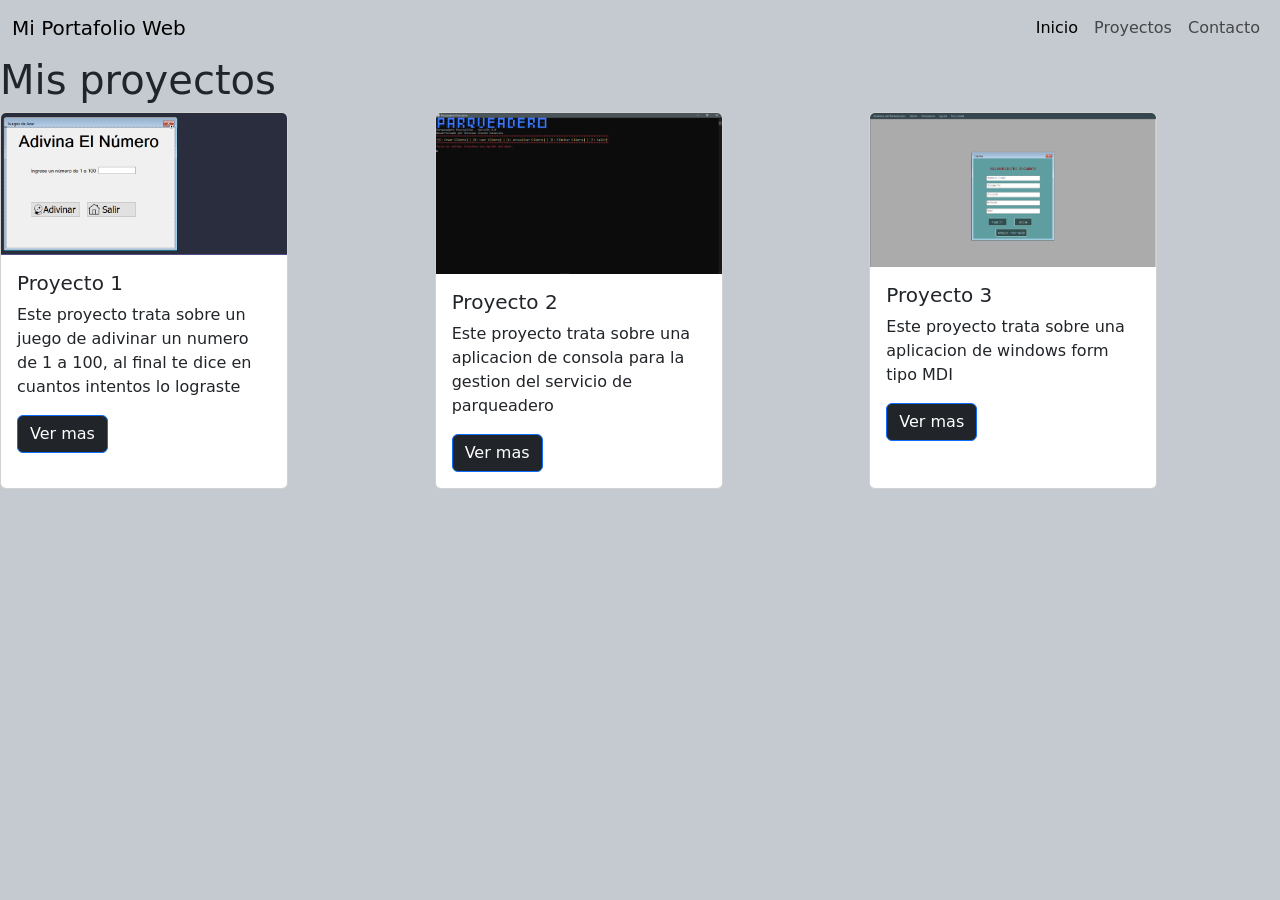
==== PortafolioWeb/projects.html @ 2f0aefb4 "Add files via upload" ====
<!DOCTYPE html>
<html lang="en">
<head>
    <meta charset="UTF-8">
    <meta name="viewport" content="width=device-width, initial-scale=1.0">
    <title>PortafolioWeb</title>
    <meta name="Descripcion" content="PortafolioWeb Nicolas Steven">
    <link rel="stylesheet" href="./css/style.css">
      <link rel="stylesheet" href="./css/bootstrap.min.css">
</head>
<body class="body-proyectos">
     <script src="./js/bootstrap.bundle.min.js"></script>

<!-- NAVBAR-->
<nav class="navbar navbar-expand-lg bg-secundary navbar-light">
  <div class="container-fluid">
    <a class="navbar-brand">Mi Portafolio Web</a>
    <button class="navbar-toggler" type="button" data-bs-toggle="collapse" data-bs-target="#navbarNav" aria-controls="navbarNav" aria-expanded="false" aria-label="Toggle navigation">
      <span class="navbar-toggler-icon"></span>
    </button>
    <div class="collapse navbar-collapse" id="navbarNav">
      <ul class="navbar-nav ms-auto">
        <li class="nav-item">
          <a class="nav-link active" aria-current="page" href="index.html">Inicio</a>
        </li>
        <li class="nav-item">
          <a class="nav-link" href="projects.html">Proyectos</a>
        </li>
        <li class="nav-item">
          <a class="nav-link" href="#" data-bs-toggle="modal" data-bs-target="#modal-contacto">Contacto</a>
        </li>
      </ul>
    </div>
  </div>
</nav>
<!--FIN DEL NAVBAR-->


<!-- -- MODAL CONTACTO NAVBAR -->
 <div class="modal fade" id="modal-contacto" data-bs-backdrop="static" data-bs-keyboard="false" tabindex="-1" aria-labelledby="staticBackdropLabel" aria-hidden="true">
  <div class="modal-dialog">
    <div class="modal-content">
      <div class="modal-header">
        <h1 class="modal-title fs-5" id="staticBackdropLabel">Contacto</h1>
        <button type="button" class="btn-close" data-bs-dismiss="modal" aria-label="Close"></button>
      </div>
      <div class="modal-body">
       <label for="">Datos de contacto</label>
       <ul class="list-group">
          <li class="list-group-item">Correo: <a href="https://mail.google.com/mail/?view=cm&fs=1&to=nicolasp012345678@gmail.com&su=Contacto&body=Hola, vi tu portafolio y quisiera contactarte." target="_blank" rel="noonpener noreferrer" class="text-dark">Nicolas Steven</a></li>
          <li class="list-group-item">Github: <a href="https://github.com/nicolastevv" target="_blank" rel="noonpener noreferrer" class="text-dark">nicolastevv</a></li>
        </ul>
      </div>
      <div class="modal-footer">
        <button type="button" class="btn btn-secondary" data-bs-dismiss="modal">Cerrar</button>
        <a type="button" class="btn btn-primary" href="//mail.google.com/mail/?view=cm&fs=1&to=nicolasp012345678@gmail.com&su=Contacto&body=Hola, vi tu portafolio y quisiera contactarte." target="_blank" rel="noonpener noreferrer">Contactar</a>
      </div>
    </div>
  </div>
</div>
<!-- FIN MODAL CONTACTO -->



<!-- HEADING MIS PROYECTOS -->

<section>
  <div class="row">
    <div class="col-md-12">
   <div class="container-titulo">
      <div class="container-hijo">

        <h1>Mis proyectos</h1>
      </div>
  
</div>
    </div>
  </div>
</section>


<!-- CONTENEDOR DE COLUMNAS DE TODAS LAS CARD -->
<section class="flex-box">
  <!-- PROYECTO 1 -->
  <div class="row"> 
    <div class="col-md-4">
<div class="card h-100" style="width: 18rem;">
    <img src="./images/AdivinaElNumero.PNG" class="card-img-top" alt="...">
    <div class="card-body d-flex flex-column">
      <h5 class="card-title">Proyecto 1</h5>
      <p class="card-text">Este proyecto trata sobre un juego de adivinar un numero de 1 a 100, al final te dice en cuantos intentos lo lograste</p>
         <section id="modal-proyecto1">
    <button type="button" class="btn btn-primary bg-dark mt-auto" data-bs-toggle="modal" data-bs-target="#miModalUno">
     Ver mas
    </button>
  </section>
  </div>
<div class="modal fade" id="miModalUno" data-bs-backdrop="static" data-bs-keyboard="false" tabindex="-1" aria-labelledby="staticBackdropLabel" aria-hidden="true">
  <div class="modal-dialog modal-lg">
    <div class="modal-content">
      <div class="modal-header">
        <h1 class="modal-title fs-5" id="staticBackdropLabel">Proyecto 1</h1>
        <button type="button" class="btn-close" data-bs-dismiss="modal" aria-label="Close"></button>
      </div>
      <div class="modal-body">
        <label for="">Adivina El Numero</label>
        <div class="ratio ratio-16x9">
          <iframe src="https://youtube.com/embed/PdPWWzEYf_g" allowfullscreen></iframe>
        </div>
        <!-- <img src="./images/AdivinaElNumero.PNG" alt="imagen adivina el numero" class="card-img-top img-fluid w-100"> -->
      </div>
      <div class="modal-footer">
        <button type="button" class="btn btn-secondary" data-bs-dismiss="modal">Cerrar</button>
        <a   type="button" class="btn btn-secondary" href="https://github.com/nicolastevv/Adivina-el-Numero" target="_blank" rel="noopener noreferrer">Ir al repositorio</a>
      </div>
    </div>
  </div>
</div>
    </div>
  </div>
  <!-- FIN PROYECTO 1 -->


<!-- PROYECTO 2 -->

  <div class="col-md-4">
  <div class="card h-100" style="width: 18rem;">
    <img src="./images/parqueadero.png" class="card-img-top" alt="...">
    <div class="card-body d-flex flex-column">
      <h5 class="card-title">Proyecto 2</h5>
      <p class="card-text">Este proyecto trata sobre una aplicacion de consola para la gestion del servicio de parqueadero</p>
       <section id="modal-proyecto2">

   <button type="button" class="btn btn-primary bg-dark mt-auto" data-bs-toggle="modal" data-bs-target="#miModalDos">
     Ver mas
    </button>
  </section>
<div class="modal fade" id="miModalDos" data-bs-backdrop="static" data-bs-keyboard="false" tabindex="-1" aria-labelledby="staticBackdropLabel" aria-hidden="true">
  <div class="modal-dialog modal-lg">
    <div class="modal-content">
      <div class="modal-header">
        <h1 class="modal-title fs-5" id="staticBackdropLabel">Proyecto 2</h1>
        <button type="button" class="btn-close" data-bs-dismiss="modal" aria-label="Close"></button>
      </div>
      <div class="modal-body">
        <label for="">Programa de gestion de parqueadero</label>
        <div class="ratio ratio-16x9">
      <iframe src="https://youtube.com/embed/PdPWWzEYf_g" tittle="Video" allowfullscreen></iframe>

        </div>
      </div>
      <div class="modal-footer">
        <button type="button" class="btn btn-secondary" data-bs-dismiss="modal">Cerrar</button>
        <a   type="button" class="btn btn-secondary" href="https://github.com/nicolastevv/Parqueadero-Pascualino" target="_blank" rel="noopener noreferrer">Ir al repositorio</a>
      </div>
    </div>
  </div>
</div>
    </div>
  </div>
  </div>
  <!-- FIN PROYECTO 2 -->



  <!-- PROYECTO 3 -->
  <div class="col-md-4">
      <div class="card h-100" style="width: 18rem;">
    <img src="./images/capturaMDI.PNG" class="card-img-top" alt="...">
    <div class="card-body d-flex flex-column">
      <h5 class="card-title">Proyecto 3</h5>
      <p class="card-text">Este proyecto trata sobre una aplicacion de windows form tipo MDI</p>
        <section id="modal-proyecto2">

   <button type="button" class="btn btn-primary bg-dark mt-auto" data-bs-toggle="modal" data-bs-target="#miModalTres">
     Ver mas
    </button>
  </section>
    </div>
  </div>
</div>
<div class="modal fade" id="miModalTres" data-bs-backdrop="static" data-bs-keyboard="false" tabindex="-1" aria-labelledby="staticBackdropLabel" aria-hidden="true">
  <div class="modal-dialog modal-lg">
    <div class="modal-content">
      <div class="modal-header">
        <h1 class="modal-title fs-5" id="staticBackdropLabel">Proyecto 3</h1>
        <button type="button" class="btn-close" data-bs-dismiss="modal" aria-label="Close"></button>
      </div>
      <div class="modal-body">
        <label for="">Formulario MDI gestion de clientes</label>
        <div class="ratio ratio-16x9">
          <iframe src="https://youtube.com/embed/PdPWWzEYf_g" allowfullscreen></iframe>
        </div>
      <img src="./images/capturaMDI.PNG" alt="imagen formulario MDI" class="card-img-top img-fluid w-100">
      </div>
      <div class="modal-footer">
        <button type="button" class="btn btn-secondary" data-bs-dismiss="modal">Cerrar</button>
        <a   type="button" class="btn btn-secondary" href="https://github.com/nicolastevv/Formulario-MDI" target="_blank" rel="noopener noreferrer">Ir al repositorio</a>
      </div>
    </div>
  </div>
</div>
</div>
  </div>
  <!-- FIN PROYECTO 3 -->
</section>
</body>
</html>
---- PortafolioWeb/css/style.css ----
body{
    background-color: #C4CAD0;
}
.container-titulo{
    display: flex;
    /* justify-content: center;
    align-items: center;
    height: 50px; */
}
.pie-pagina{
    color: #C4CAD0;
}
.seccion-h {
  background-color: #878C8F;
}

.seccion-h .list-group-item {
  background-color: transparent;
  color: black;
}
html, body{
    min-height: 100%;
}
/* .card-proyecto1{
    display: flex;
    justify-content:flex-start;
    align-items: flex-start;
    height: 50vh;

}

.card-proyecto2{
    display: flex;
    justify-content: flex-start;
    align-items: flex-start;
    height: 50vh;

} */
.body-proyectos{
    background-color: #C4CAD0;
}
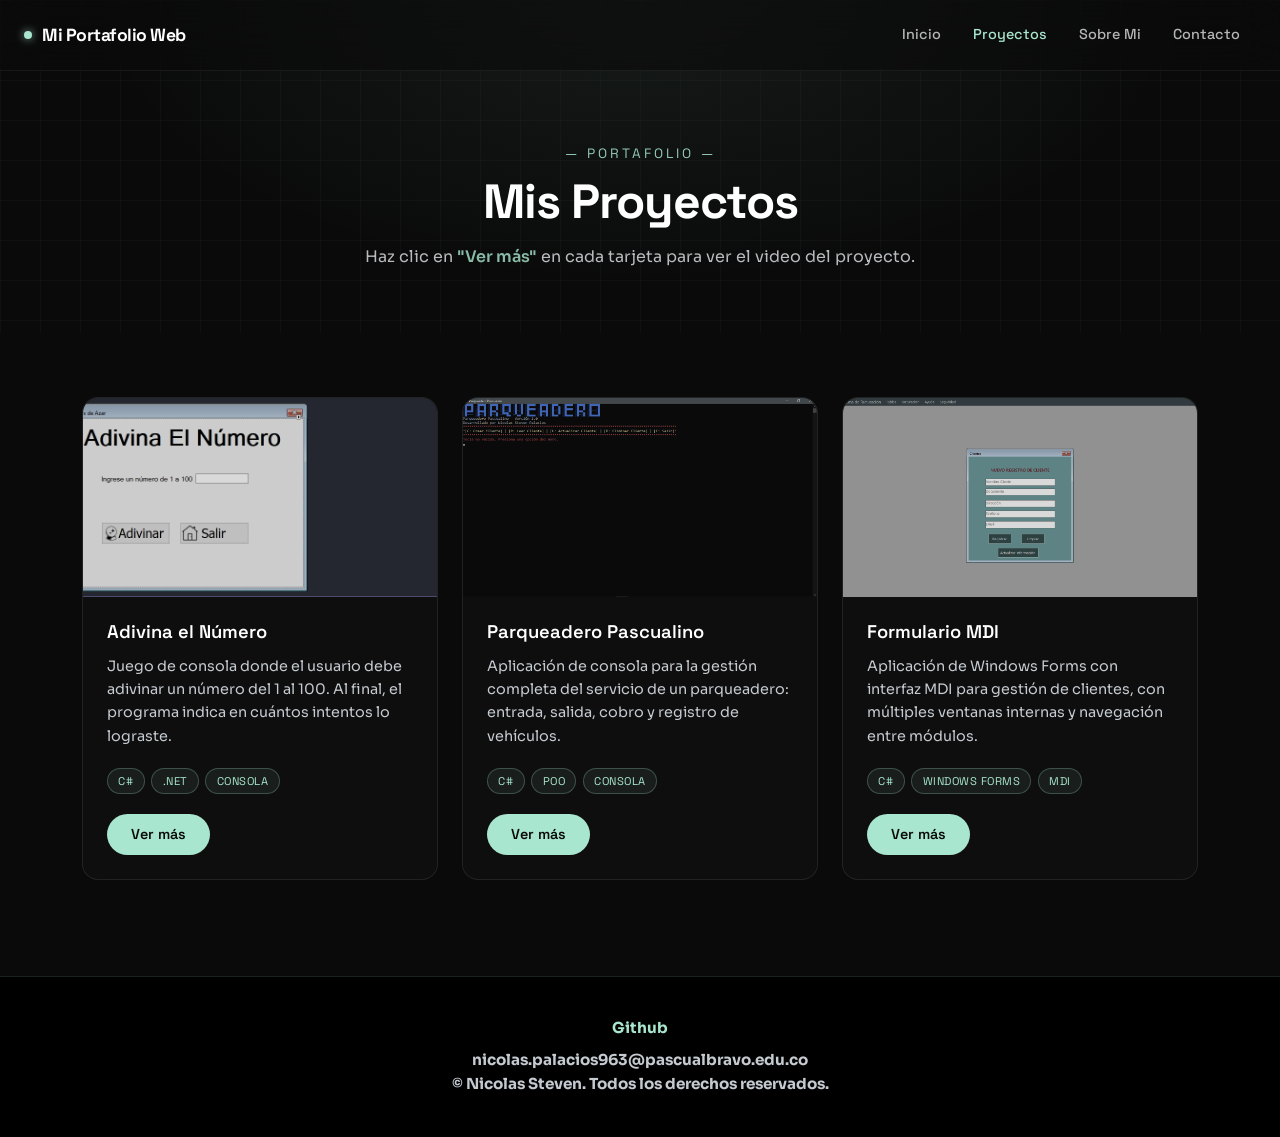
==== commit 4e78e4c6: "Add files via upload" ====
--- a/PortafolioWeb/projects.html
+++ b/PortafolioWeb/projects.html
@@ -1,208 +1,259 @@
 <!DOCTYPE html>
-<html lang="en">
+<html lang="es">
 <head>
     <meta charset="UTF-8">
-    <meta name="viewport" content="width=device-width, initial-scale=1.0">
-    <title>PortafolioWeb</title>
-    <meta name="Descripcion" content="PortafolioWeb Nicolas Steven">
+    <meta name="viewport" content="width=device-width, initial-scale=1.0, viewport-fit=cover">
+    <title>Proyectos | Nicolas Steven</title>
+    <meta name="description" content="Proyectos de desarrollo web y software de Nicolas Steven">
+
+    <!-- Bootstrap -->
+    <link rel="stylesheet" href="./css/bootstrap.min.css">
+    <!-- Estilos propios -->
     <link rel="stylesheet" href="./css/style.css">
-      <link rel="stylesheet" href="./css/bootstrap.min.css">
+    <link rel="stylesheet" href="./css/projects.css">
+
+    <!-- Fuentes -->
+    <link rel="preconnect" href="https://fonts.googleapis.com">
+    <link rel="preconnect" href="https://fonts.gstatic.com" crossorigin>
+    <link href="https://fonts.googleapis.com/css2?family=Space+Grotesk:wght@400;500;700&family=Sora:wght@300;400;500;600;700&display=swap" rel="stylesheet">
 </head>
-<body class="body-proyectos">
-     <script src="./js/bootstrap.bundle.min.js"></script>
-
-<!-- NAVBAR-->
-<nav class="navbar navbar-expand-lg bg-secundary navbar-light">
-  <div class="container-fluid">
-    <a class="navbar-brand">Mi Portafolio Web</a>
-    <button class="navbar-toggler" type="button" data-bs-toggle="collapse" data-bs-target="#navbarNav" aria-controls="navbarNav" aria-expanded="false" aria-label="Toggle navigation">
-      <span class="navbar-toggler-icon"></span>
-    </button>
-    <div class="collapse navbar-collapse" id="navbarNav">
-      <ul class="navbar-nav ms-auto">
-        <li class="nav-item">
-          <a class="nav-link active" aria-current="page" href="index.html">Inicio</a>
-        </li>
-        <li class="nav-item">
-          <a class="nav-link" href="projects.html">Proyectos</a>
-        </li>
-        <li class="nav-item">
-          <a class="nav-link" href="#" data-bs-toggle="modal" data-bs-target="#modal-contacto">Contacto</a>
-        </li>
-      </ul>
-    </div>
-  </div>
-</nav>
-<!--FIN DEL NAVBAR-->
-
-
-<!-- -- MODAL CONTACTO NAVBAR -->
- <div class="modal fade" id="modal-contacto" data-bs-backdrop="static" data-bs-keyboard="false" tabindex="-1" aria-labelledby="staticBackdropLabel" aria-hidden="true">
-  <div class="modal-dialog">
+
+<body class="d-flex flex-column m-0 p-0">
+
+<div class="container-fluid d-flex flex-column p-0" style="min-height: 100dvh;">
+
+  <main class="flex-grow-1">
+
+    <!-- ==========================================
+         NAVBAR
+         ========================================== -->
+    <nav class="navbar navbar-expand-lg navbar-dark fixed-top">
+      <div class="container-fluid px-4">
+        <a class="navbar-brand" href="index.html">Mi Portafolio Web</a>
+        <button class="navbar-toggler" type="button" data-bs-toggle="collapse" data-bs-target="#navbarNav" aria-controls="navbarNav" aria-expanded="false" aria-label="Toggle navigation">
+          <span class="navbar-toggler-icon"></span>
+        </button>
+        <div class="collapse navbar-collapse" id="navbarNav">
+          <ul class="navbar-nav ms-auto">
+            <li class="nav-item"><a class="nav-link" href="index.html">Inicio</a></li>
+            <li class="nav-item"><a class="nav-link active" aria-current="page" href="projects.html">Proyectos</a></li>
+            <li class="nav-item"><a class="nav-link" href="index.html#sobre-mi">Sobre Mi</a></li>
+            <li class="nav-item"><a class="nav-link" href="#contacto">Contacto</a></li>
+          </ul>
+        </div>
+      </div>
+    </nav>
+    <!-- fin navbar -->
+
+
+    <!-- ==========================================
+         HEADER DE PROYECTOS
+         ========================================== -->
+    <section class="page-header">
+      <div class="container text-center">
+        <span class="section-tag">— Portafolio —</span>
+        <h1 class="section-title">Mis Proyectos</h1>
+        <p class="page-header-text">
+          Haz clic en <strong>"Ver más"</strong> en cada tarjeta para ver el video del proyecto.
+        </p>
+      </div>
+    </section>
+    <!-- fin header -->
+
+
+    <!-- ==========================================
+         GRID DE PROYECTOS
+         ========================================== -->
+    <section class="proyectos-seccion">
+      <div class="container">
+        <div class="row g-4">
+
+          <!-- PROYECTO 1 -->
+          <div class="col-md-6 col-lg-4">
+            <div class="card proyecto-card h-100">
+              <div class="proyecto-thumb">
+                <img src="./images/AdivinaElNumero.PNG" alt="Captura del proyecto Adivina el Número" class="card-img-top">
+              </div>
+              <div class="card-body d-flex flex-column">
+                <h5 class="card-title">Adivina el Número</h5>
+                <p class="card-text">
+                  Juego de consola donde el usuario debe adivinar un número del 1 al 100.
+                  Al final, el programa indica en cuántos intentos lo lograste.
+                </p>
+                <div class="proyecto-tags">
+                  <span>C#</span>
+                  <span>.NET</span>
+                  <span>Consola</span>
+                </div>
+                <button type="button" class="btn-neon mt-auto" data-bs-toggle="modal" data-bs-target="#modalProyecto1">
+                  Ver más
+                </button>
+              </div>
+            </div>
+          </div>
+          <!-- FIN PROYECTO 1 -->
+
+          <!-- PROYECTO 2 -->
+          <div class="col-md-6 col-lg-4">
+            <div class="card proyecto-card h-100">
+              <div class="proyecto-thumb">
+                <img src="./images/parqueadero.png" alt="Captura del proyecto Parqueadero Pascualino" class="card-img-top">
+              </div>
+              <div class="card-body d-flex flex-column">
+                <h5 class="card-title">Parqueadero Pascualino</h5>
+                <p class="card-text">
+                  Aplicación de consola para la gestión completa del servicio de un parqueadero:
+                  entrada, salida, cobro y registro de vehículos.
+                </p>
+                <div class="proyecto-tags">
+                  <span>C#</span>
+                  <span>POO</span>
+                  <span>Consola</span>
+                </div>
+                <button type="button" class="btn-neon mt-auto" data-bs-toggle="modal" data-bs-target="#modalProyecto2">
+                  Ver más
+                </button>
+              </div>
+            </div>
+          </div>
+          <!-- FIN PROYECTO 2 -->
+
+          <!-- PROYECTO 3 -->
+          <div class="col-md-6 col-lg-4">
+            <div class="card proyecto-card h-100">
+              <div class="proyecto-thumb">
+                <img src="./images/capturaMDI.PNG" alt="Captura del proyecto Formulario MDI" class="card-img-top">
+              </div>
+              <div class="card-body d-flex flex-column">
+                <h5 class="card-title">Formulario MDI</h5>
+                <p class="card-text">
+                  Aplicación de Windows Forms con interfaz MDI para gestión de clientes,
+                  con múltiples ventanas internas y navegación entre módulos.
+                </p>
+                <div class="proyecto-tags">
+                  <span>C#</span>
+                  <span>Windows Forms</span>
+                  <span>MDI</span>
+                </div>
+                <button type="button" class="btn-neon mt-auto" data-bs-toggle="modal" data-bs-target="#modalProyecto3">
+                  Ver más
+                </button>
+              </div>
+            </div>
+          </div>
+          <!-- FIN PROYECTO 3 -->
+
+        </div>
+      </div>
+    </section>
+
+  </main>
+</div>
+
+
+<!-- ==========================================
+     MODALES DE PROYECTOS (fuera del grid)
+     ========================================== -->
+
+<!-- Modal Proyecto 1 -->
+<div class="modal fade" id="modalProyecto1" tabindex="-1" aria-labelledby="tituloProyecto1" aria-hidden="true">
+  <div class="modal-dialog modal-lg modal-dialog-centered">
     <div class="modal-content">
       <div class="modal-header">
-        <h1 class="modal-title fs-5" id="staticBackdropLabel">Contacto</h1>
-        <button type="button" class="btn-close" data-bs-dismiss="modal" aria-label="Close"></button>
+        <h5 class="modal-title" id="tituloProyecto1">Adivina el Número</h5>
+        <button type="button" class="btn-close" data-bs-dismiss="modal" aria-label="Cerrar"></button>
       </div>
       <div class="modal-body">
-       <label for="">Datos de contacto</label>
-       <ul class="list-group">
-          <li class="list-group-item">Correo: <a href="https://mail.google.com/mail/?view=cm&fs=1&to=nicolasp012345678@gmail.com&su=Contacto&body=Hola, vi tu portafolio y quisiera contactarte." target="_blank" rel="noonpener noreferrer" class="text-dark">Nicolas Steven</a></li>
-          <li class="list-group-item">Github: <a href="https://github.com/nicolastevv" target="_blank" rel="noonpener noreferrer" class="text-dark">nicolastevv</a></li>
-        </ul>
+        <div class="ratio ratio-16x9">
+          <iframe src="https://www.youtube.com/embed/bV--jjNwEeE" title="Demo Adivina el Número" allowfullscreen></iframe>
+        </div>
+        <p class="mt-3 mb-0">
+          Juego de consola donde el usuario debe adivinar un número del 1 al 100.
+          El programa valida cada intento y al final indica cuántos fueron necesarios.
+        </p>
       </div>
       <div class="modal-footer">
-        <button type="button" class="btn btn-secondary" data-bs-dismiss="modal">Cerrar</button>
-        <a type="button" class="btn btn-primary" href="//mail.google.com/mail/?view=cm&fs=1&to=nicolasp012345678@gmail.com&su=Contacto&body=Hola, vi tu portafolio y quisiera contactarte." target="_blank" rel="noonpener noreferrer">Contactar</a>
+        <button type="button" class="btn-neon-outline" data-bs-dismiss="modal">Cerrar</button>
+        <a href="https://github.com/nicolastevv/Adivina-el-Numero" target="_blank" rel="noopener noreferrer" class="btn-neon">
+          Ir al repositorio
+        </a>
       </div>
     </div>
   </div>
 </div>
-<!-- FIN MODAL CONTACTO -->
-
-
-
-<!-- HEADING MIS PROYECTOS -->
-
-<section>
-  <div class="row">
-    <div class="col-md-12">
-   <div class="container-titulo">
-      <div class="container-hijo">
-
-        <h1>Mis proyectos</h1>
-      </div>
-  
-</div>
-    </div>
-  </div>
-</section>
-
-
-<!-- CONTENEDOR DE COLUMNAS DE TODAS LAS CARD -->
-<section class="flex-box">
-  <!-- PROYECTO 1 -->
-  <div class="row"> 
-    <div class="col-md-4">
-<div class="card h-100" style="width: 18rem;">
-    <img src="./images/AdivinaElNumero.PNG" class="card-img-top" alt="...">
-    <div class="card-body d-flex flex-column">
-      <h5 class="card-title">Proyecto 1</h5>
-      <p class="card-text">Este proyecto trata sobre un juego de adivinar un numero de 1 a 100, al final te dice en cuantos intentos lo lograste</p>
-         <section id="modal-proyecto1">
-    <button type="button" class="btn btn-primary bg-dark mt-auto" data-bs-toggle="modal" data-bs-target="#miModalUno">
-     Ver mas
-    </button>
-  </section>
-  </div>
-<div class="modal fade" id="miModalUno" data-bs-backdrop="static" data-bs-keyboard="false" tabindex="-1" aria-labelledby="staticBackdropLabel" aria-hidden="true">
-  <div class="modal-dialog modal-lg">
+
+<!-- Modal Proyecto 2 -->
+<div class="modal fade" id="modalProyecto2" tabindex="-1" aria-labelledby="tituloProyecto2" aria-hidden="true">
+  <div class="modal-dialog modal-lg modal-dialog-centered">
     <div class="modal-content">
       <div class="modal-header">
-        <h1 class="modal-title fs-5" id="staticBackdropLabel">Proyecto 1</h1>
-        <button type="button" class="btn-close" data-bs-dismiss="modal" aria-label="Close"></button>
+        <h5 class="modal-title" id="tituloProyecto2">Parqueadero Pascualino</h5>
+        <button type="button" class="btn-close" data-bs-dismiss="modal" aria-label="Cerrar"></button>
       </div>
       <div class="modal-body">
-        <label for="">Adivina El Numero</label>
         <div class="ratio ratio-16x9">
-          <iframe src="https://youtube.com/embed/PdPWWzEYf_g" allowfullscreen></iframe>
-        </div>
-        <!-- <img src="./images/AdivinaElNumero.PNG" alt="imagen adivina el numero" class="card-img-top img-fluid w-100"> -->
+          <iframe src="https://www.youtube.com/embed/TAuUytSQvyQ" title="Demo Parqueadero Pascualino" allowfullscreen></iframe>
+        </div>
+        <p class="mt-3 mb-0">
+          Aplicación de consola para la gestión del servicio de un parqueadero:
+          registro de entrada y salida, cálculo de tarifas y control de vehículos.
+        </p>
       </div>
       <div class="modal-footer">
-        <button type="button" class="btn btn-secondary" data-bs-dismiss="modal">Cerrar</button>
-        <a   type="button" class="btn btn-secondary" href="https://github.com/nicolastevv/Adivina-el-Numero" target="_blank" rel="noopener noreferrer">Ir al repositorio</a>
+        <button type="button" class="btn-neon-outline" data-bs-dismiss="modal">Cerrar</button>
+        <a href="https://github.com/nicolastevv/Parqueadero-Pascualino" target="_blank" rel="noopener noreferrer" class="btn-neon">
+          Ir al repositorio
+        </a>
       </div>
     </div>
   </div>
 </div>
-    </div>
-  </div>
-  <!-- FIN PROYECTO 1 -->
-
-
-<!-- PROYECTO 2 -->
-
-  <div class="col-md-4">
-  <div class="card h-100" style="width: 18rem;">
-    <img src="./images/parqueadero.png" class="card-img-top" alt="...">
-    <div class="card-body d-flex flex-column">
-      <h5 class="card-title">Proyecto 2</h5>
-      <p class="card-text">Este proyecto trata sobre una aplicacion de consola para la gestion del servicio de parqueadero</p>
-       <section id="modal-proyecto2">
-
-   <button type="button" class="btn btn-primary bg-dark mt-auto" data-bs-toggle="modal" data-bs-target="#miModalDos">
-     Ver mas
-    </button>
-  </section>
-<div class="modal fade" id="miModalDos" data-bs-backdrop="static" data-bs-keyboard="false" tabindex="-1" aria-labelledby="staticBackdropLabel" aria-hidden="true">
-  <div class="modal-dialog modal-lg">
+
+<!-- Modal Proyecto 3 -->
+<div class="modal fade" id="modalProyecto3" tabindex="-1" aria-labelledby="tituloProyecto3" aria-hidden="true">
+  <div class="modal-dialog modal-lg modal-dialog-centered">
     <div class="modal-content">
       <div class="modal-header">
-        <h1 class="modal-title fs-5" id="staticBackdropLabel">Proyecto 2</h1>
-        <button type="button" class="btn-close" data-bs-dismiss="modal" aria-label="Close"></button>
+        <h5 class="modal-title" id="tituloProyecto3">Formulario MDI</h5>
+        <button type="button" class="btn-close" data-bs-dismiss="modal" aria-label="Cerrar"></button>
       </div>
       <div class="modal-body">
-        <label for="">Programa de gestion de parqueadero</label>
         <div class="ratio ratio-16x9">
-      <iframe src="https://youtube.com/embed/PdPWWzEYf_g" tittle="Video" allowfullscreen></iframe>
-
-        </div>
+          <iframe src="https://www.youtube.com/embed/iuy8mLc2pug" title="Demo Formulario MDI" allowfullscreen></iframe>
+        </div>
+        <p class="mt-3 mb-0">
+          Aplicación de Windows Forms con interfaz MDI (Multiple Document Interface)
+          para la gestión de clientes, con múltiples formularios hijos y navegación interna.
+        </p>
       </div>
       <div class="modal-footer">
-        <button type="button" class="btn btn-secondary" data-bs-dismiss="modal">Cerrar</button>
-        <a   type="button" class="btn btn-secondary" href="https://github.com/nicolastevv/Parqueadero-Pascualino" target="_blank" rel="noopener noreferrer">Ir al repositorio</a>
+        <button type="button" class="btn-neon-outline" data-bs-dismiss="modal">Cerrar</button>
+        <a href="https://github.com/nicolastevv/Formulario-MDI" target="_blank" rel="noopener noreferrer" class="btn-neon">
+          Ir al repositorio
+        </a>
       </div>
     </div>
   </div>
 </div>
-    </div>
-  </div>
-  </div>
-  <!-- FIN PROYECTO 2 -->
-
-
-
-  <!-- PROYECTO 3 -->
-  <div class="col-md-4">
-      <div class="card h-100" style="width: 18rem;">
-    <img src="./images/capturaMDI.PNG" class="card-img-top" alt="...">
-    <div class="card-body d-flex flex-column">
-      <h5 class="card-title">Proyecto 3</h5>
-      <p class="card-text">Este proyecto trata sobre una aplicacion de windows form tipo MDI</p>
-        <section id="modal-proyecto2">
-
-   <button type="button" class="btn btn-primary bg-dark mt-auto" data-bs-toggle="modal" data-bs-target="#miModalTres">
-     Ver mas
-    </button>
-  </section>
-    </div>
-  </div>
-</div>
-<div class="modal fade" id="miModalTres" data-bs-backdrop="static" data-bs-keyboard="false" tabindex="-1" aria-labelledby="staticBackdropLabel" aria-hidden="true">
-  <div class="modal-dialog modal-lg">
-    <div class="modal-content">
-      <div class="modal-header">
-        <h1 class="modal-title fs-5" id="staticBackdropLabel">Proyecto 3</h1>
-        <button type="button" class="btn-close" data-bs-dismiss="modal" aria-label="Close"></button>
-      </div>
-      <div class="modal-body">
-        <label for="">Formulario MDI gestion de clientes</label>
-        <div class="ratio ratio-16x9">
-          <iframe src="https://youtube.com/embed/PdPWWzEYf_g" allowfullscreen></iframe>
-        </div>
-      <img src="./images/capturaMDI.PNG" alt="imagen formulario MDI" class="card-img-top img-fluid w-100">
-      </div>
-      <div class="modal-footer">
-        <button type="button" class="btn btn-secondary" data-bs-dismiss="modal">Cerrar</button>
-        <a   type="button" class="btn btn-secondary" href="https://github.com/nicolastevv/Formulario-MDI" target="_blank" rel="noopener noreferrer">Ir al repositorio</a>
-      </div>
-    </div>
-  </div>
-</div>
-</div>
-  </div>
-  <!-- FIN PROYECTO 3 -->
-</section>
+
+
+<!-- ==========================================
+     FOOTER
+     ========================================== -->
+<footer id="contacto" class="pie-pagina">
+  <div>
+    <a class="fw-bold" href="https://github.com/nicolastevv" target="_blank" rel="noopener noreferrer">Github</a>
+    <br>
+    <p class="fw-bold">
+      nicolas.palacios963@pascualbravo.edu.co <br>
+      &copy; Nicolas Steven. Todos los derechos reservados.
+    </p>
+  </div>
+</footer>
+
+
+<!-- Scripts -->
+<script src="./js/bootstrap.bundle.min.js"></script>
+<script src="./js/main.js"></script>
 </body>
 </html>
--- a/PortafolioWeb/css/style.css
+++ b/PortafolioWeb/css/style.css
@@ -1,41 +1,191 @@
-body{
-    background-color: #C4CAD0;
-}
-.container-titulo{
-    display: flex;
-    /* justify-content: center;
-    align-items: center;
-    height: 50px; */
-}
-.pie-pagina{
-    color: #C4CAD0;
-}
-.seccion-h {
-  background-color: #878C8F;
+/* ==========================================
+   RESET Y BASE
+   ========================================== */
+html {
+    scroll-behavior: smooth;
 }
 
-.seccion-h .list-group-item {
-  background-color: transparent;
-  color: black;
-}
-html, body{
-    min-height: 100%;
-}
-/* .card-proyecto1{
-    display: flex;
-    justify-content:flex-start;
-    align-items: flex-start;
-    height: 50vh;
-
+body {
+    font-family: 'Sora', sans-serif;
+    background-color: #0a0a0a;
+    color: #E5E7EB;
+    min-height: 100dvh;
+    overflow-x: hidden;
+    margin: 0;
+    padding: 0;
 }
 
-.card-proyecto2{
+/* ==========================================
+   NAVBAR
+   ========================================== */
+.navbar {
+    background-color: rgba(10, 10, 10, 0.6) !important;
+    backdrop-filter: blur(20px);
+    -webkit-backdrop-filter: blur(20px);
+    border-bottom: 1px solid rgba(255, 255, 255, 0.06);
+    padding: 1rem 0;
+}
+
+.navbar-brand {
+    font-family: 'Space Grotesk', sans-serif;
+    font-weight: 700;
+    color: #FFFFFF !important;
+    font-size: 1.1rem;
+    letter-spacing: -0.5px;
     display: flex;
-    justify-content: flex-start;
-    align-items: flex-start;
-    height: 50vh;
+    align-items: center;
+}
 
-} */
-.body-proyectos{
-    background-color: #C4CAD0;
+.navbar-brand::before {
+    content: '';
+    display: inline-block;
+    width: 8px;
+    height: 8px;
+    background: #A8E6CF;
+    border-radius: 50%;
+    margin-right: 10px;
+    box-shadow: 0 0 10px rgba(168, 230, 207, 0.8);
+    flex-shrink: 0;
 }
+
+.navbar .nav-link {
+    color: rgba(255, 255, 255, 0.7) !important;
+    font-family: 'Space Grotesk', sans-serif;
+    font-size: 0.9rem;
+    font-weight: 500;
+    padding: 0.5rem 1rem !important;
+    transition: color 0.2s ease;
+}
+
+.navbar .nav-link:hover,
+.navbar .nav-link.active {
+    color: #A8E6CF !important;
+}
+
+.navbar-toggler {
+    border-color: rgba(168, 230, 207, 0.4);
+}
+
+.navbar-toggler:focus {
+    box-shadow: 0 0 0 0.2rem rgba(168, 230, 207, 0.25);
+}
+
+/* ==========================================
+   SECCIONES — Etiquetas comunes
+   ========================================== */
+.section-tag {
+    display: block;
+    color: #A8E6CF;
+    font-family: 'Space Grotesk', sans-serif;
+    font-size: 0.85rem;
+    letter-spacing: 3px;
+    text-transform: uppercase;
+    margin-bottom: 0.75rem;
+    opacity: 0.85;
+}
+
+.section-title {
+    font-family: 'Space Grotesk', sans-serif;
+    font-weight: 700;
+    font-size: clamp(2rem, 4vw, 3rem);
+    color: #FFFFFF;
+    letter-spacing: -1px;
+    margin: 0;
+    line-height: 1.1;
+}
+
+h2 {
+    font-family: 'Space Grotesk', sans-serif;
+    font-weight: 700;
+    color: #FFFFFF;
+    letter-spacing: -1px;
+}
+
+h3 {
+    font-family: 'Space Grotesk', sans-serif;
+    font-weight: 600;
+    color: #FFFFFF;
+}
+
+/* ==========================================
+   BOTONES
+   ========================================== */
+.btn-neon {
+    background-color: #A8E6CF;
+    color: #0a0a0a;
+    font-family: 'Space Grotesk', sans-serif;
+    font-weight: 600;
+    padding: 0.75rem 1.75rem;
+    border-radius: 999px;
+    border: 1px solid #A8E6CF;
+    text-decoration: none;
+    transition: all 0.3s ease;
+    display: inline-block;
+    cursor: pointer;
+}
+
+.btn-neon:hover {
+    background-color: transparent;
+    color: #A8E6CF;
+    box-shadow: 0 0 20px rgba(168, 230, 207, 0.4);
+}
+
+.btn-neon-outline {
+    background-color: transparent;
+    color: #A8E6CF;
+    font-family: 'Space Grotesk', sans-serif;
+    font-weight: 600;
+    padding: 0.6rem 1.5rem;
+    border-radius: 999px;
+    border: 1px solid #A8E6CF;
+    text-decoration: none;
+    transition: all 0.3s ease;
+    cursor: pointer;
+}
+
+.btn-neon-outline:hover {
+    background-color: #A8E6CF;
+    color: #0a0a0a;
+}
+
+/* ==========================================
+   FOOTER
+   ========================================== */
+.pie-pagina {
+    color: #C4CAD0;
+    background-color: #000;
+    text-align: center;
+    border-top: 1px solid rgba(168, 230, 207, 0.15);
+    padding: 2.5rem 1rem;
+    font-family: 'Sora', sans-serif;
+    font-size: 0.95rem;
+}
+
+.pie-pagina a {
+    color: #A8E6CF;
+    text-decoration: none;
+    transition: text-shadow 0.2s ease;
+}
+
+.pie-pagina a:hover {
+    text-shadow: 0 0 10px rgba(168, 230, 207, 0.6);
+}
+
+.pie-pagina p {
+    margin: 0.5rem 0 0;
+    color: #C4CAD0;
+    line-height: 1.6;
+}
+
+/* ==========================================
+   ACCESIBILIDAD
+   ========================================== */
+@media (prefers-reduced-motion: reduce) {
+    * {
+        animation: none !important;
+        transition: none !important;
+    }
+    html {
+        scroll-behavior: auto;
+    }
+}
--- a/PortafolioWeb/css/projects.css
+++ b/PortafolioWeb/css/projects.css
@@ -0,0 +1,316 @@
+/* ==========================================
+   PAGE HEADER (Projects)
+   ========================================== */
+.page-header {
+     padding: 9rem 0 4rem;
+    background-color: #0a0a0a;
+    background-image:
+        linear-gradient(rgba(168, 230, 207, 0.03) 1px, transparent 1px),
+        linear-gradient(90deg, rgba(168, 230, 207, 0.03) 1px, transparent 1px),
+        radial-gradient(ellipse at top, rgba(168, 230, 207, 0.08), transparent 60%);
+    background-size: 40px 40px, 40px 40px, 100% 100%;
+    text-align: center;
+}
+
+.page-header-text {
+    color: #E5E7EB;
+    font-family: 'Sora', sans-serif;
+    font-size: 1rem;
+    max-width: 55ch;
+    margin: 1rem auto 0;
+    opacity: 0.8;
+}
+
+.page-header-text strong {
+    color: #A8E6CF;
+    font-weight: 600;
+}
+
+/* ==========================================
+   SECCIÓN PROYECTOS
+   ========================================== */
+.proyectos-seccion {
+    padding: 4rem 0 6rem;
+    background-color: #0a0a0a;
+}
+
+/* ==========================================
+   CARD DE PROYECTO
+   ========================================== */
+.proyecto-card {
+    background: rgba(255, 255, 255, 0.02);
+    border: 1px solid rgba(255, 255, 255, 0.08);
+    border-radius: 16px;
+    overflow: hidden;
+    transition: all 0.3s ease;
+    display: flex;
+    flex-direction: column;
+    padding: 0;
+    height: 100%;
+}
+
+.proyecto-card:hover {
+    border-color: rgba(168, 230, 207, 0.35);
+    transform: translateY(-6px);
+    box-shadow: 0 15px 45px rgba(168, 230, 207, 0.15);
+}
+
+/* Thumbnail */
+.proyecto-thumb {
+    position: relative;
+    overflow: hidden;
+    aspect-ratio: 16 / 9;
+    background-color: #1a1a1a;
+}
+
+.proyecto-thumb img {
+    width: 100%;
+    height: 100%;
+    object-fit: cover;
+    transition: transform 0.5s ease, filter 0.5s ease;
+    filter: grayscale(30%) brightness(0.85);
+}
+
+.proyecto-card:hover .proyecto-thumb img {
+    transform: scale(1.05);
+    filter: grayscale(0%) brightness(1);
+}
+
+/* Contenido */
+.proyecto-card .card-body {
+    padding: 1.5rem;
+    display: flex;
+    flex-direction: column;
+    flex-grow: 1;
+}
+
+.proyecto-card .card-title {
+    font-family: 'Space Grotesk', sans-serif;
+    font-weight: 600;
+    font-size: 1.15rem;
+    color: #FFFFFF;
+    margin-bottom: 0.75rem;
+}
+
+.proyecto-card .card-text {
+    font-family: 'Sora', sans-serif;
+    font-size: 0.9rem;
+    color: #C4CAD0;
+    line-height: 1.6;
+    margin-bottom: 1.25rem;
+}
+
+/* Tags de tecnologías */
+.proyecto-tags {
+    display: flex;
+    flex-wrap: wrap;
+    gap: 0.4rem;
+    margin-bottom: 1.25rem;
+}
+
+.proyecto-tags span {
+    font-family: 'Space Grotesk', sans-serif;
+    font-size: 0.7rem;
+    letter-spacing: 0.5px;
+    text-transform: uppercase;
+    color: #A8E6CF;
+    background-color: rgba(168, 230, 207, 0.08);
+    border: 1px solid rgba(168, 230, 207, 0.25);
+    padding: 0.25rem 0.65rem;
+    border-radius: 999px;
+}
+
+/* Botón dentro de la card */
+.proyecto-card .btn-neon {
+    text-align: center;
+    align-self: flex-start;
+    padding: 0.6rem 1.5rem;
+    font-size: 0.9rem;
+    border: none;
+}
+
+/* ==========================================
+   MODALES OSCUROS
+   ========================================== */
+/* ==========================================
+   MODALES — Botones mejorados
+   ========================================== */
+/* ==========================================
+   MODAL — Estructura general
+   ========================================== */
+.modal-backdrop.show {
+    opacity: 0.75;
+    background-color: #000;
+}
+
+.modal-content {
+    background-color: #0d0d0d;
+    border: 1px solid rgba(168, 230, 207, 0.2);
+    border-radius: 16px;
+    color: #E5E7EB;
+    overflow: hidden;
+    box-shadow: 0 20px 60px rgba(0, 0, 0, 0.8);
+}
+
+/* ==========================================
+   HEADER
+   ========================================== */
+.modal-header {
+    background-color: #0d0d0d;
+    border-bottom: 1px solid rgba(168, 230, 207, 0.12);
+    padding: 1.25rem 1.5rem;
+    display: flex;
+    align-items: center;
+    justify-content: space-between;
+}
+
+.modal-title {
+    font-family: 'Space Grotesk', sans-serif;
+    font-weight: 600;
+    font-size: 1.1rem;
+    color: #A8E6CF;
+    margin: 0;
+    letter-spacing: -0.3px;
+}
+
+/* ==========================================
+   BOTÓN CERRAR (X)
+   ========================================== */
+.modal .btn-close {
+    width: 36px;
+    height: 36px;
+    padding: 0;
+    border-radius: 50%;
+    background: transparent;
+    opacity: 1;
+    position: relative;
+    border: none;
+    cursor: pointer;
+    transition: all 0.3s ease;
+    /* OCULTAMOS el fondo SVG de Bootstrap */
+    background-image: none !important;
+    flex-shrink: 0;
+}
+
+/* Dibujamos la X nosotros */
+.modal .btn-close::before {
+    content: '✕';
+    position: absolute;
+    top: 50%;
+    left: 50%;
+    transform: translate(-50%, -50%);
+    color: #A8E6CF;
+    font-size: 1rem;
+    font-weight: 700;
+    font-family: 'Space Grotesk', sans-serif;
+    line-height: 1;
+    transition: all 0.3s ease;
+}
+
+.modal .btn-close:hover {
+    background-color: rgba(168, 230, 207, 0.12);
+}
+
+.modal .btn-close:hover::before {
+    color: #FFFFFF;
+    text-shadow: 0 0 8px rgba(168, 230, 207, 0.9);
+}
+
+.modal .btn-close:focus {
+    box-shadow: 0 0 0 3px rgba(168, 230, 207, 0.25);
+    outline: none;
+}
+
+/* ==========================================
+   BODY
+   ========================================== */
+.modal-body {
+    padding: 1.5rem;
+    background-color: #0d0d0d;
+    color: #E5E7EB;
+    font-family: 'Sora', sans-serif;
+}
+
+.modal-body p {
+    color: #C4CAD0;
+    font-size: 0.95rem;
+    line-height: 1.7;
+    margin-bottom: 0;
+}
+
+/* Video responsive */
+.modal-body .ratio {
+    border-radius: 12px;
+    overflow: hidden;
+    border: 1px solid rgba(168, 230, 207, 0.15);
+    background-color: #000;
+}
+
+.modal-body .ratio iframe {
+    border: 0;
+    display: block;
+}
+
+/* ==========================================
+   FOOTER
+   ========================================== */
+.modal-footer {
+    background-color: #0d0d0d;
+    border-top: 1px solid rgba(168, 230, 207, 0.12);
+    padding: 1rem 1.5rem;
+    display: flex;
+    justify-content: flex-end;
+    align-items: center;
+    gap: 0.75rem;
+}
+
+.modal-footer .btn-neon,
+.modal-footer .btn-neon-outline {
+    padding: 0.6rem 1.5rem;
+    font-size: 0.9rem;
+    white-space: nowrap;
+}
+
+/* ==========================================
+   MODAL ANCHO — ajuste
+   ========================================== */
+.modal-lg {
+    max-width: 720px; /* más compacto que el default 800px */
+}
+
+@media (max-width: 768px) {
+    .modal-body {
+        padding: 1rem;
+    }
+
+    .modal-header,
+    .modal-footer {
+        padding: 1rem;
+    }
+
+    .modal-title {
+        font-size: 1rem;
+    }
+
+    .modal-footer {
+        flex-direction: column-reverse;
+        align-items: stretch;
+    }
+
+    .modal-footer .btn-neon,
+    .modal-footer .btn-neon-outline {
+        width: 100%;
+        text-align: center;
+    }
+}
+/* ==========================================
+   RESPONSIVE
+   ========================================== */
+@media (max-width: 768px) {
+    .page-header {
+        padding: 7rem 0 3rem;
+    }
+    .proyectos-seccion {
+        padding: 3rem 0 4rem;
+    }
+}
